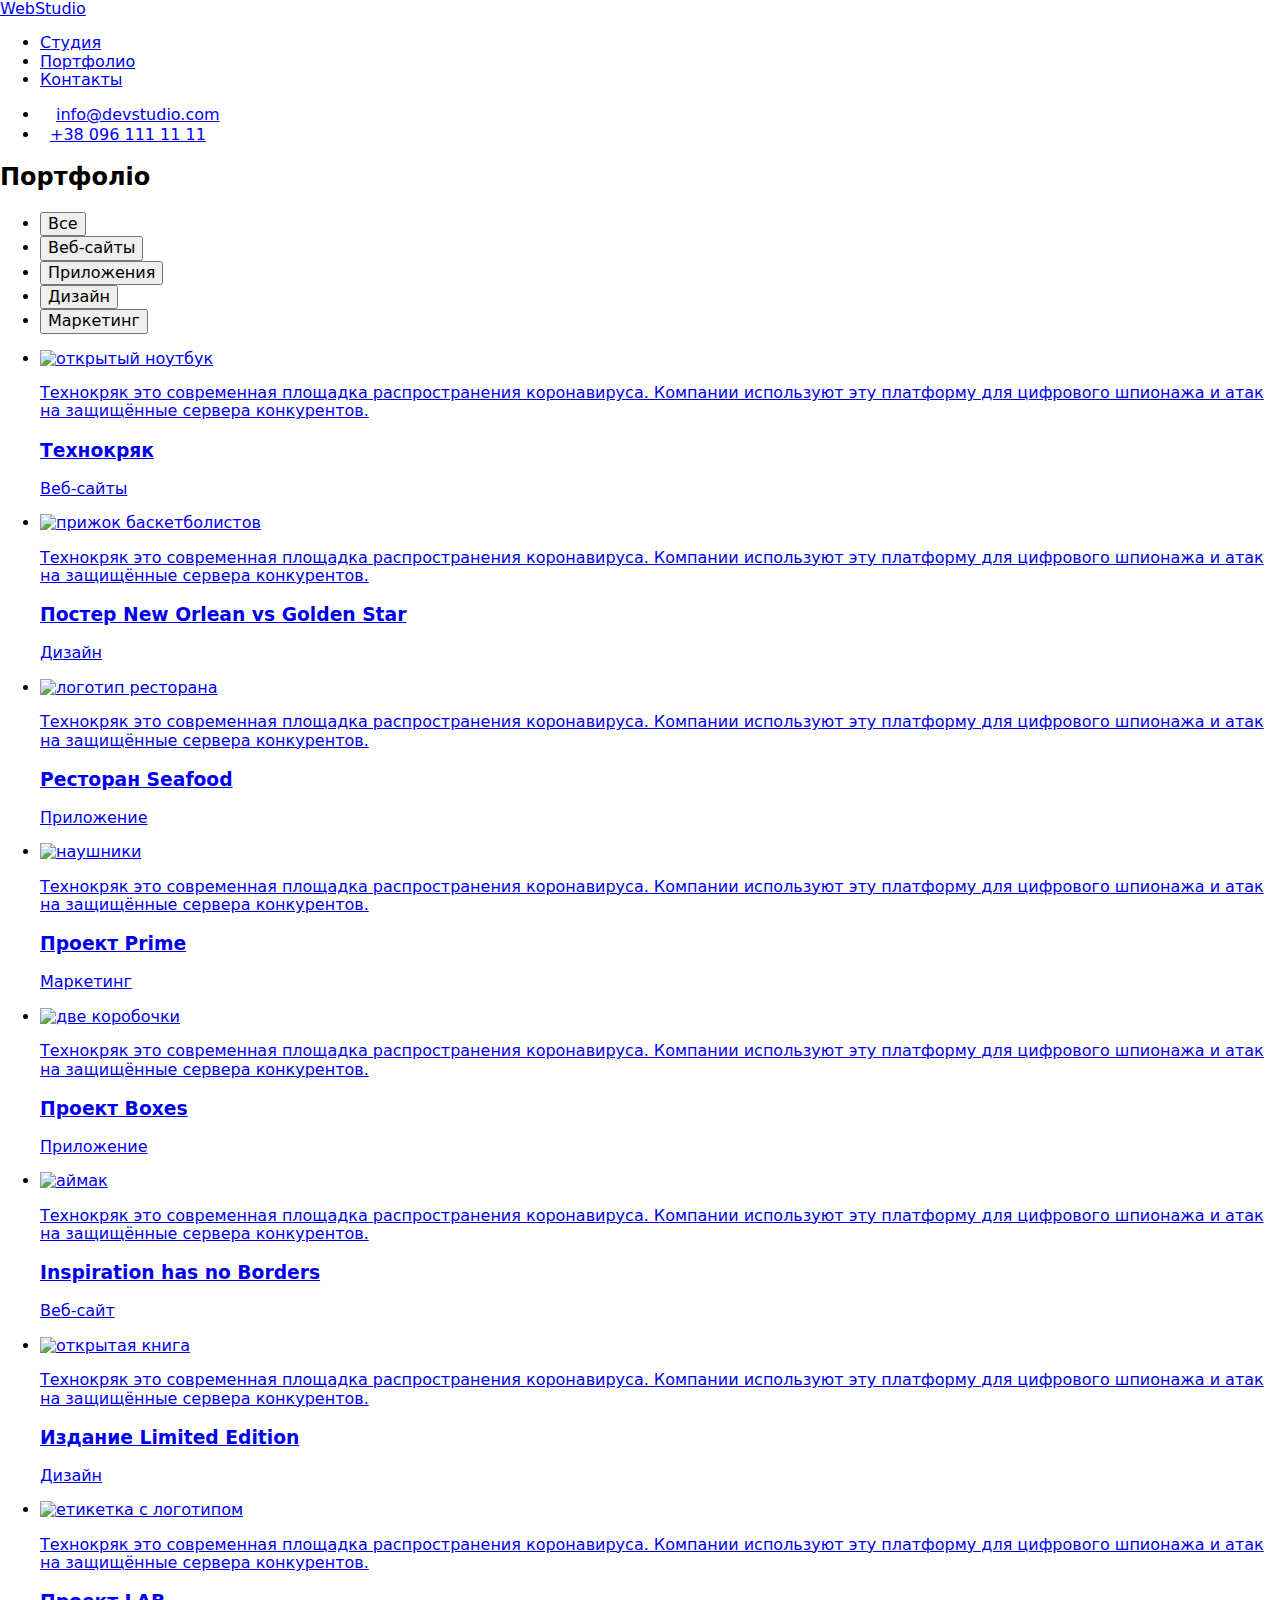
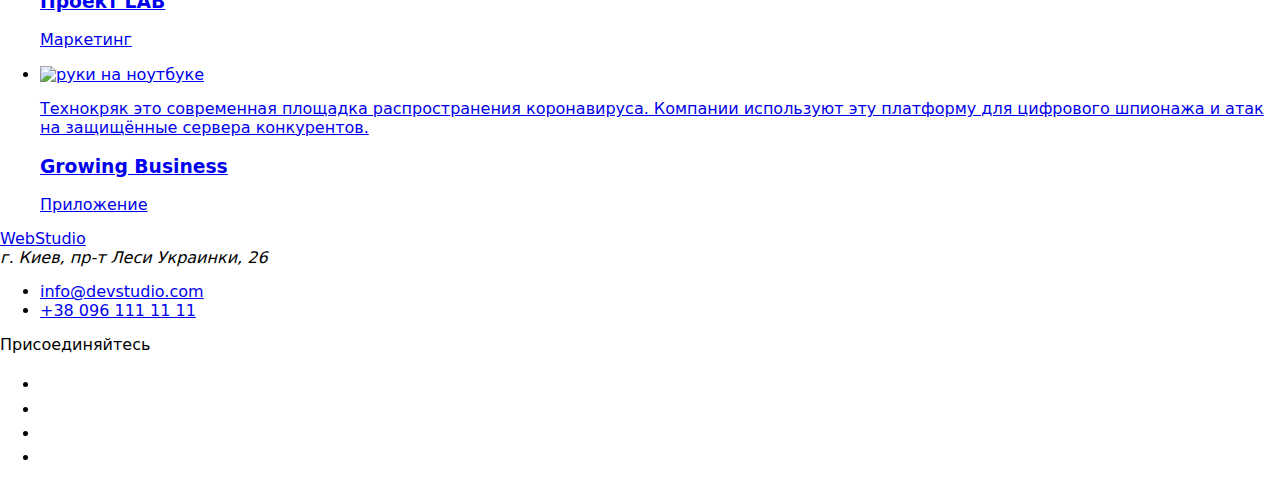
==== portfolio.html @ 609d6097 "Обновляет portfolio.html" ====
<!DOCTYPE html>
<html lang="ru">
  <head>
    <meta charset="UTF-8" />
    <meta name="viewport" content="width=device-width, initial-scale=1.0" />
    <title>WebStudio</title>
    <link rel="stylesheet" href="https://cdnjs.cloudflare.com/ajax/libs/modern-normalize/1.0.0/modern-normalize.min.css">
    <link rel="preconnect" href="https://fonts.gstatic.com"> 
    <link rel="preconnect" href="https://fonts.gstatic.com"> 
    <link href="https://fonts.googleapis.com/css2?family=Raleway:wght@700&family=Roboto:wght@400;500;700;900&display=swap" rel="stylesheet">
    <link rel="stylesheet" href="./css/styles.css">
  </head>

  <body>
    <!--Шапка сайта-->
    <header class="page-header">
      <div class="head">
        <nav class="navigation">
          <a class="logo-blue" href="./index.html">Web<span class="logo-black">Studio</span>
          </a>
            <ul class="site-nav">
              <li class="item"><a class="header-link" href="./index.html">Студия</a></li>
              <li class="item"><a class="header-link current" href="./portfolio.html">Портфолио</a></li>
              <li class="item"><a class="header-link" href="#">Контакты</a></li>
          </ul>
        </nav>

        <ul class="adrress-header">
          <li class="mail-link"><a class="adrress" href="mailto:info@example.com">
            <svg class="mail-svg" width="16px" height="12px">
              <use href="./images/symbol-defs.svg#envelope-2"></use>
            </svg>info@devstudio.com</a></li>
          <li class="mail-link"><a class="adrress" href="tel:+380991111111">
            <svg class="phone-svg" width="10" height="16">
              <use href="./images/symbol-defs.svg#smartphone"></use>
            </svg>+38 096 111 11 11</a></li>
      </ul>
      </div>
    </header>

    <main>

      <!--Кнопки-->
      <section class="portfolio">
          <h2 class="visually-hidden">Портфоліо</h2>
            <ul class="filter-item">
              <li class="filter-list">
                <button type="button" class="filter-btn">Все</button>
              </li>
              <li class="filter-list">
                <button type="button" class="filter-btn">Веб-сайты</button>
              </li>
              <li class="filter-list">
                <button type="button" class="filter-btn">Приложения</button>
              </li>
              <li class="filter-list">
                <button type="button" class="filter-btn">Дизайн</button>
              </li>
              <li class="filter-list">
                <button type="button" class="filter-btn">Маркетинг</button>
              </li>
            </ul>
        

      <!--Все предложения в портфолио-->
        <div class="joboffer">
          <ul class="offers-list">
            <li class="item">
              <a class="offers-item-link" href="#">
                <div class="master-photo">
                  <img src="./images/Laptop.jpg" alt="открытый ноутбук">
                   <div class="portfolio-overlay">
                    <p class="paragraf-text">
                      Технокряк это современная площадка распространения коронавируса.
                      Компании используют эту платформу для цифрового шпионажа и атак 
                      на защищённые сервера конкурентов. 
                    </p>
                  </div>
                </div>   
              <div class="offers-info">
                  <h3 class="offers-list">Технокряк</h3>
                  <p class="heading">Веб-сайты</p>
              </div>
            </a>
            </li>
            <li class="item">
              <a class="offers-item-link" href="#">
                <div class="master-photo">
                  <img src="./images/Bascketball.jpg" alt="прижок баскетболистов">
                    <div class="portfolio-overlay">
                      <p class="paragraf-text">
                        Технокряк это современная площадка распространения коронавируса.
                        Компании используют эту платформу для цифрового шпионажа и атак 
                        на защищённые сервера конкурентов. 
                      </p>
                  </div> 
                </div>    
              <div class="offers-info">
                <h3 class="offers-list">Постер New Orlean vs Golden Star</h3>
                <p class="heading">Дизайн</p>
            </div>
            </a>
          </li>
          <li class="item">
            <a class="offers-item-link" href="#">
              <div class="master-photo">
                <img src="./images/Fish.jpg" alt="логотип ресторана">
                  <div class="portfolio-overlay">
                    <p class="paragraf-text">
                      Технокряк это современная площадка распространения коронавируса.
                      Компании используют эту платформу для цифрового шпионажа и атак 
                      на защищённые сервера конкурентов. 
                    </p>
                  </div>
              </div>
            <div class="offers-info">
              <h3 class="offers-list">Ресторан Seafood</h3>
              <p class="heading">Приложение</p>
            </div>  
          </a>
          </li>
          <li class="item">
            <a class="offers-item-link" href="#">
            <div class="master-photo">
              <img src="./images/Headphone.jpg" alt="наушники">
                <div class="portfolio-overlay">
                  <p class="paragraf-text">
                    Технокряк это современная площадка распространения коронавируса.
                    Компании используют эту платформу для цифрового шпионажа и атак 
                    на защищённые сервера конкурентов. 
                  </p>
                </div>
            </div>
            <div class="offers-info">
              <h3 class="offers-list">Проект Prime</h3>
              <p class="heading">Маркетинг</p>
            </div>
            </a>
          </li>
          <li class="item">
            <a class="offers-item-link" href="#">
            <div class="master-photo">
              <img src="./images/Boxes.jpg" alt="две коробочки">
                <div class="portfolio-overlay">
                  <p class="paragraf-text">
                    Технокряк это современная площадка распространения коронавируса.
                    Компании используют эту платформу для цифрового шпионажа и атак 
                    на защищённые сервера конкурентов. 
                  </p>
              </div>
            </div> 
            <div class="offers-info">
              <h3 class="offers-list">Проект Boxes</h3>
              <p class="heading">Приложение</p>
            </div>
            </a>
          </li>
          <li class="item">
            <a class="offers-item-link" href="#">
              <div class="master-photo">
                <img src="./images/Monitor.jpg" alt="аймак">
                  <div class="portfolio-overlay">
                    <p class="paragraf-text">
                    Технокряк это современная площадка распространения коронавируса.
                    Компании используют эту платформу для цифрового шпионажа и атак 
                    на защищённые сервера конкурентов. 
                    </p>
                  </div>
              </div>
            <div class="offers-info">
              <h3 class="offers-list">Inspiration has no Borders</h3>
              <p class="heading">Веб-сайт</p>
            </div>  
          </a>
          </li>
          <li class="item">
            <a class="offers-item-link" href="#">
              <div class="master-photo">
                <img src="./images/Book.jpg" alt="открытая книга">
                  <div class="portfolio-overlay">
                    <p class="paragraf-text">
                      Технокряк это современная площадка распространения коронавируса.
                      Компании используют эту платформу для цифрового шпионажа и атак 
                      на защищённые сервера конкурентов. 
                    </p>
                  </div>
              </div>
            <div class="offers-info"> 
              <h3 class="offers-list">Издание Limited Edition</h3>
              <p class="heading">Дизайн</p>
            </div>  
          </a>
          </li>
          <li class="item">
            <a class="offers-item-link" href="#">
              <div class="master-photo">
                <img src="./images/Label.jpg" alt="етикетка с логотипом">
                  <div class="portfolio-overlay">
                    <p class="paragraf-text">
                      Технокряк это современная площадка распространения коронавируса.
                      Компании используют эту платформу для цифрового шпионажа и атак 
                      на защищённые сервера конкурентов. 
                    </p>
                  </div>
              </div>
            <div class="offers-info">
              <h3 class="offers-list">Проект LAB</h3>
              <p class="heading">Маркетинг</p>
            </div>
            </a>
          </li>
          <li class="item">
            <a class="offers-item-link" href="#">
              <div class="master-photo">
                <img src="./images/LaptopHands.jpg" alt="руки на ноутбуке">
                  <div class="portfolio-overlay">
                    <p class="paragraf-text">
                      Технокряк это современная площадка распространения коронавируса.
                      Компании используют эту платформу для цифрового шпионажа и атак 
                      на защищённые сервера конкурентов. 
                    </p> 
                </div>
              </div> 
            <div class="offers-info">
              <h3 class="offers-list">Growing Business</h3>
              <p class="heading">Приложение</p>
            </div>  
          </a>
          </li>
        </ul>
      </div>
      </section>
    </main>

    <!--Футер-->
    <footer class="footer">
      <div class="container position">
        <div>
            <a href="./index.html" class="logo-blue">Web<span class="logo-white">Studio</span></a>
            <address class="adrress-post">
              г. Киев, пр-т Леси Украинки, 26
              </address>
            <ul class="adrress-footer">
              <li class="adrress-item">
                <a href="mailto:info@example.com" class="adrress">info@devstudio.com</a>
              </li>
              <li>
                <a href="tel:+380991111111" class="adrress">+38 096 111 11 11</a>
              </li>
            </ul>
        </div>
        <div class="socials-footer">
          <p class="footer-apendix">Присоединяйтесь</p>
          <ul class="socials-link svg-list">
            <li class="roster"><a class="master-social" href="https://www.instagram.com">
              <svg class="icon-social" width="20px" height="20px"><use href="./images/symbol-defs.svg#instagram"></use>
              </svg>
            </a>
            </li>
            <li class="roster"><a class="master-social" href="https://twitter.com">
              <svg class="icon-social" width="20px" height="20px"><use href="./images/symbol-defs.svg#twitter"></use>
              </svg>
            </a>
          </li>
            <li class="roster"><a class="master-social" href="https://www.facebook.com">
              <svg class="icon-social" width="20px" height="20px"><use href="./images/symbol-defs.svg#facebook"></use>
              </svg>
            </a>
          </li>
            <li class="roster"><a class="master-social" href="https://www.linkedin.com">
              <svg class="icon-social" width="20px" height="20px"><use href="./images/symbol-defs.svg#linkedin"></use>
              </svg>
            </a>
          </li>
          </ul>
        </div>
      </div>
      
    </footer>
  </body>
</html>
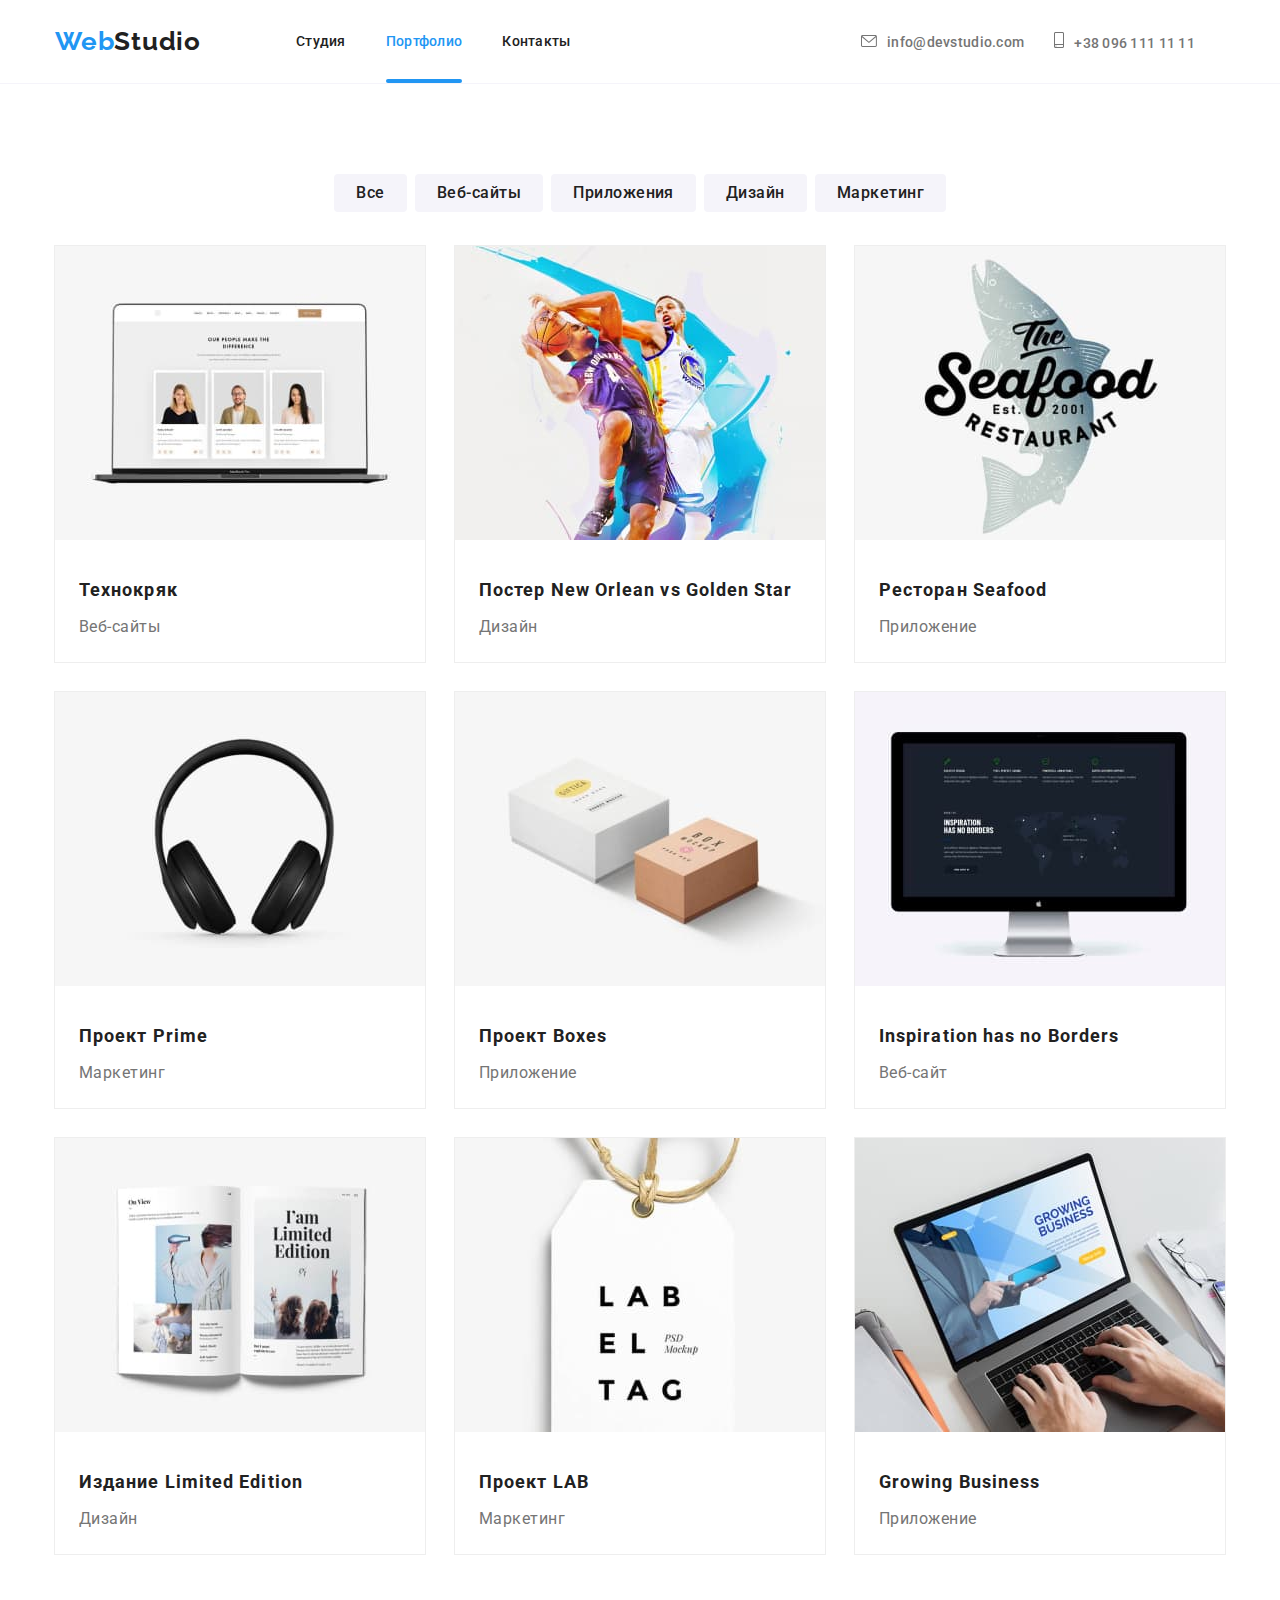
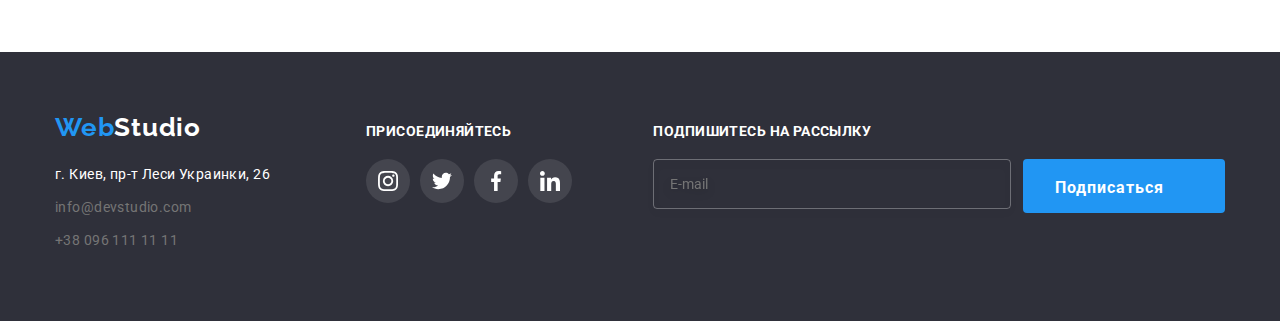
==== commit bbb9fa95: "Обновляет portfolio.html" ====
--- a/portfolio.html
+++ b/portfolio.html
@@ -274,6 +274,21 @@
           </li>
           </ul>
         </div>
+
+         <!--Блок підпишись-->
+
+  <div class="subscribe-container">     
+    <form>
+      <label class="subscribe-lable" for="subscribe-input">Подпишитесь на рассылку</label>
+      <div class="subscribe-form">
+      <input class="subscribe-input" type="email" name="subscribe-email" id="subscribe-input" placeholder="E-mail" required/>
+      <button class="subscribe-button" type="submit">Подписаться
+        <span class="subscribe-icon"><svg width="24px" height="24px"><use href="./images/symbol-defs.svg#icon-send"></use></svg></span>
+      </button>
+    </div> 
+    </form>
+  </div>
+  
       </div>
       
     </footer>
--- a/css/styles.css
+++ b/css/styles.css
@@ -0,0 +1,1006 @@
+:root {
+    --primary-text-color: #757575;
+    --title-text-color:  #212121;
+    --accent-color: #2196F3;
+    --accent-color-card: rgba(33, 150, 243, 0.9);
+    --hero-text-color: #FFFFFF;
+    --transparent-color: rgba(255, 255, 255, 0.6);
+    --icon-main-color:  #AFB1B8;
+
+    --background-main-color: #E5E5E5; 
+    --background-secondary-color: #F5F4FA;
+    --background-hero-color: #C4C4C4;
+    --background-hero-footer-color: #2F303A;
+    --background-head-color: #FFFFFF;
+
+    --animation-duration: 250ms;
+    --animation-type: cubic-bezier(0.4, 0, 0.2, 1);
+}          
+        /* цвет основного текста (светло-серый)  #757575; */
+        /* цвет вторичного текста (заголовки, ближе к черному) #212121; */
+        /* цвет акцента #2196F3; */
+        /* цвет текста героя и почтового адреса (белый) #FFFFFF; */
+        /* цвет прозрачный (адрес) rgba(255, 255, 255, 0.6); */
+
+        /* цвет фона основной (белее) #E5E5E5; */
+        /* цвет фона вторичный (серее) #F5F4FA; */
+        /* цвет фона героя и футера #2F303A */
+        /* цвет фона в хедере (белый) #FFFFFF */
+
+body {
+    padding-top: 80px;
+
+    font-family: 'Roboto', sans-serif;
+
+    color: var(--primary-text-color);
+}
+
+h1, 
+h2, 
+h3 {
+    font-family: 'Roboto', sans-serif;
+    font-weight: 900;
+}
+
+main {
+    background-color: var(--background-main-color--);
+}
+
+a {
+    text-decoration: none;
+}
+
+li {
+    list-style: none;
+}
+
+h1, 
+h2,
+h3,
+ul,
+p {
+    margin-top: 0;
+    margin-bottom: 0;
+    padding-left: 0;
+}
+
+/* Common */
+
+.container {
+    display: inline-flex;
+    align-items: center;
+
+    width: 1200px;
+    padding: 0 15px;
+	margin: 0 auto;
+}
+
+
+/* Header */
+
+.page-header {
+    position: fixed;
+    width: 100%;
+    top: 0;
+    left: 0;
+    z-index: 1;
+    
+    border-bottom: 1px solid var(--background-secondary-color);
+
+    background-color: var(--background-head-color);
+}
+
+.head {
+    display: flex;
+    align-items: center;
+
+    width: 1200px;
+    padding: 0 15px;
+    margin: 0 auto;
+}
+
+.mail-svg,
+.phone-svg {
+    margin-right: 10px;
+}
+
+.adrress:focus {
+    fill: var(--accent-color)
+}
+    
+/* Logo */
+
+.logo-blue {
+    margin-right: 95px;
+
+    font-family: Raleway;
+    font-weight: 700;
+    font-size: 26px;
+    line-height: 31px;
+    letter-spacing: 0.03em;
+
+    color: var(--accent-color);
+}
+.logo-black {
+    color: var(--title-text-color);
+}
+.logo-white {
+    color: var(--hero-text-color);
+}
+
+/* Site-nav */
+
+.navigation {
+    display: flex;
+    align-items: center;
+}
+
+.site-nav {
+    display: flex;
+    align-items: center;
+}
+
+.site-nav > .item:not(:last-child) {
+    margin-right: 40px;
+}
+
+.site-nav .header-link {
+    display: inline;
+    padding-top: 32px;
+    padding-bottom: 32px;
+
+    font-weight: 500;
+    font-size: 14px;
+    line-height: 1.14px;
+    letter-spacing: 0.02em;
+
+    color: var(--title-text-color);
+}
+
+.site-nav .header-link:hover,
+.site-nav .header-link:focus{
+    color: var(--accent-color);
+}
+
+.site-nav .header-link.current {
+    color: var(--accent-color);
+}
+
+/* Оформлення підкреслення в хедері */
+
+.header-link{
+    position: relative;
+    display: block;
+    transition: color var(--animation-duration) var(--animation-type);
+}
+
+.header-link::after {
+    content: '';
+
+    position: absolute;
+    bottom: -2px;
+    left: 0;
+
+    display: block;
+    width: 100%;
+    height: 4px;
+
+    border-radius: 2px;
+    background-color: var(--accent-color);
+    opacity: 0;
+
+    transition: opacity var(--animation-duration) var(--animation-type);
+}
+.current.header-link:after,
+.header-link:hover:after {
+    opacity: 1;
+}
+
+/* Adrress effect */
+
+.adrress-header {
+
+    display: flex;
+    align-items: center;
+    margin-left: auto;
+}
+
+.adrress{
+    position: relative;
+    display: block;
+    transition: color var(--animation-duration) var(--animation-type);
+}
+
+.adrress::after {
+    content: '';
+    opacity: 0;
+    transition: opacity var(--animation-duration) var(--animation-type);
+}
+
+.adrress:hover:after {
+    opacity: 1;
+}
+
+.adrress-header .adrress,
+.adrress-footer .adrress {
+    fill: var(--primary-text-color);
+    color: var(--primary-text-color);
+}
+
+.adrress-header .adrress {
+    display: inline-block;
+    padding: 32px 0;
+    
+    font-family: Roboto;
+    font-weight: 500;
+    font-size: 14px;
+    line-height: 16px;
+    letter-spacing: 0.02em;
+}
+
+.adrress-header .adrress:hover,
+.adrress-header .adrress:focus,
+.adrress-footer .adrress:hover,
+.adrress-footer .adrress:focus{
+    color: var(--accent-color);
+    fill: currentColor;
+}
+
+.mail-link {
+    margin-left: auto;
+    margin-right: 30px;
+}
+
+.adrress-post {
+    margin-top: 20px;
+    margin-bottom: 9px;
+
+    font-style: normal;
+    font-weight: 400;
+    font-size: 14px;
+    line-height: 1.71;
+    letter-spacing: 0.03em;
+
+    color: var(--hero-text-color);
+}
+
+.adrress-footer {
+    margin-bottom: 9px;
+
+    font-style: normal;
+    font-weight: 400;
+    font-size: 14px;
+    line-height: 1.71;
+    letter-spacing: 0.03em;
+}
+
+/* Hero */
+
+.hero {
+    padding: 0;
+    margin: 0 auto;
+    text-align: center;
+
+    background-color: var(--background-hero-color);
+}
+
+/* Ставить картинку на героя */
+
+.overlay {
+    max-width: 1600px;
+    height: 600px;
+    padding-top: 200px;
+    padding-bottom: 200px;
+    background-image: linear-gradient(
+        to right,
+        rgba(47, 48, 58, 0.4), 
+        rgba(47, 48, 58, 0.4)
+        ), url(../images/hero-image.jpg);
+    background-size: cover;
+    background-position: center;
+    background-repeat: no-repeat;
+    margin: 0 auto;
+}
+
+.hero-title {
+    margin: 0 auto 30px;
+    
+    font-size: 44px;
+    line-height: 1.36;
+    letter-spacing: 0.06em;
+    text-transform: uppercase;
+
+    color: var(--hero-text-color);
+}
+
+.heading-container {
+    width: 696px;
+    height: 120px;
+    margin: 0 auto;
+}
+
+/* Button */
+
+.button {
+    padding: 10px 32px;
+    min-width: 200px;
+    align-items: baseline;
+    text-align: center; 
+    
+    font-weight: 700;
+    font-size: 16px;
+    line-height: 1.87;
+    
+    letter-spacing: 0.06em;
+    cursor: pointer;
+    border-radius: 4px;
+    border: none;
+    color: var(--hero-text-color); 
+    background-color: var(--accent-color);
+
+    transition-timing-function: var(--animation-type); 
+    transition: background-color var(--animation-duration) var(--animation-type);
+}
+
+.button:hover,
+.button:focus {
+    box-shadow: 0px 4px 4px rgba(0, 0, 0, 0.15);
+}
+
+/* Section*/
+
+.visually-hidden {
+    position: absolute;
+    width: 1px;
+    height: 1px;
+    margin: -1px;
+    border: 0;
+    padding: 0;
+    
+    white-space: nowrap;
+    clip-path: inset(100%);
+    clip: rect(0 0 0 0);
+    overflow: hidden;
+  }
+
+.employment-title {
+    margin-bottom: 50px;
+    display: block;
+
+    font-weight: 700;
+    font-size: 36px;
+    line-height: 1.16;
+    text-align: center;
+    letter-spacing: 0.03em;
+
+    color: var(--title-text-color);
+}
+
+.title-description {
+    font-weight: 400;
+    font-size: 14px;
+    line-height: 1.71;
+    letter-spacing: 0.03em;
+}
+
+/* Feature-list */
+
+.section {
+    padding-top: 94px;
+    padding-bottom: 94px;
+} 
+.feature-list {
+    display: flex;
+}
+
+.feature-svg {
+    display: flex;
+    justify-content: center;
+    margin-bottom: 30px;
+    padding: 25px 0px;
+    background-color: var(--background-secondary-color);
+    border-radius: 4px;
+}
+
+.item-svg {
+  
+    width: 70px;
+    height: 70px;
+}
+.feature-benefits:not(:nth-child(4n)) {
+    margin-right: 30px;
+}
+
+.feature-benefits {
+    width: calc((1170px - 90px) / 4);
+}
+
+.icon-benefits {
+    display: flex;
+    justify-content: center;
+    align-items: center;
+    
+    background-color: var(--background-secondary-color);
+}
+
+.feature-list .title {
+    margin-bottom: 10px;
+
+    font-weight: 700;
+    font-size: 14px;
+    line-height: 1.14;
+    letter-spacing: 0.03em;
+    text-transform: uppercase;
+
+    color: var(--title-text-color);
+}
+
+.feature-list-description {
+    
+    font-weight: 400;
+    font-size: 14px;
+    line-height: 24px;
+    letter-spacing: 0.03em;
+}
+
+/* Employment */
+
+.employment-section {
+    padding-top: 0;
+    padding-bottom: 94px;
+}
+
+.container {
+    display: block;
+}
+
+.team-heading {
+    display: block;
+    margin-bottom: 50px;
+
+    font-weight: 700;
+    font-size: 36px;
+    line-height: 1.16;
+    text-align: center;
+    letter-spacing: 0.03em;
+
+    color: var(--title-text-color);
+}
+
+.employment {
+    
+    display: flex;
+    justify-content: space-between;
+}
+
+.employment .item {
+    position: relative;
+    width: 370px;
+}
+
+.employment-overlay::before {
+    position: absolute;
+}
+
+.employment-overlay {
+    position: absolute;
+    bottom: 0;
+    width: 100%;
+    height: 70px;
+    display: flex;
+    align-items: center;
+    justify-content: center;
+    color: var(--hero-text-color);
+    background: rgba(47, 48, 58, 0.8);
+}
+
+.employment-text {
+    font-family: Roboto;
+    font-style: normal;
+    font-weight: bold;
+    font-size: 14px;
+    line-height: 16px;
+    text-align: center;
+    letter-spacing: 0.03em;
+    text-transform: uppercase;
+}
+
+.product-overlay {
+    position: relative;
+    display: flex;
+}
+
+/* Our-team */
+
+.team-section {
+    background-color: var(--background-secondary-color);
+}
+
+
+.team-list {
+    display: flex;
+    justify-content: space-between;
+    border-radius: 0px;
+}
+
+.social .distance:not(:last-child) {
+    margin-right: 10px;
+}
+
+.team-card {
+    height: 428px;
+    border-radius: 0px 0px 4px 4px;
+    box-shadow: 
+    0px 1px 3px rgba(0, 0, 0, 0.12), 
+    0px 1px 1px rgba(0, 0, 0, 0.14), 
+    0px 2px 1px rgba(0, 0, 0, 0.2);
+    background-color: #ffffff;
+    }
+
+.card-face {
+    margin-bottom: 30px;
+}
+
+.team-list .person {
+    margin-bottom: 10px;
+
+    font-weight: 500;
+    font-size: 16px;
+    line-height: 1.19;
+    text-align: center;
+    letter-spacing: 0.03em;
+
+    color: var(--title-text-color);
+}
+
+.duties {
+    margin-bottom: 10px;
+    font-weight: normal;
+    font-size: 16px;
+    line-height: 1.19;
+    text-align: center;
+    letter-spacing: 0.03em;
+}
+
+.social {
+    display: flex;
+    justify-content: center;
+}
+.master-icon:focus,
+.master-icon:hover {
+    background-color: var(--accent-color);
+    color: var(--hero-text-color);
+}
+
+.master-icon {
+    display: inline-flex;
+    justify-content: center;
+    align-items: center;
+    width: 44px;
+    height: 44px;
+    border-radius: 50%;
+
+    background-color: #FFFFFF;
+    color: var(--icon-main-color);
+
+    transition: background-color var(--animation-duration) var(--animation-type)
+}
+
+.icon-social {
+    fill: currentColor;
+}
+.position{
+    display: flex;
+    align-items: baseline;
+}
+
+/* Постоянные клиенты */
+
+.client-heading {
+    display: block;
+    margin-top: 94px;
+    margin-bottom: 50px;
+
+    font-weight: 700;
+    font-size: 36px;
+    line-height: 1.16;
+    text-align: center;
+    letter-spacing: 0.03em;
+
+    color: var(--title-text-color);
+}
+
+.client-icon {
+    display: flex;
+    justify-content: space-around;
+    padding-bottom: 94px;
+    
+}
+
+.list {
+    list-style: none;
+    padding-left: 0;
+    padding-right: 0;
+    margin-top: 0;
+    margin-bottom: 0;
+}
+
+.client-container {
+    width: 170px;
+    height: 90px;
+    margin-right: 30px;
+}
+.client-link:focus,
+.client-link:hover {
+    fill: var(--accent-color);
+    border: 1px solid var(--accent-color);
+}
+
+.client-link {
+    display: inline-flex;
+    justify-content: center;
+    align-items: center;
+    width: 100%;
+    height: 100%;
+    border: 1px solid #afb1b8;
+    border-radius: 4px;
+    fill: var(--icon-main-color);
+    
+
+    transition-property: var(--accent-color);
+
+    transition-timing-function: var(--animation-type);
+}
+
+/* Футер */
+
+.footer-apendix {
+    margin-bottom: 20px;
+}
+
+.footer {
+    padding-top: 60px;
+    padding-bottom: 60px;
+    background-color: var(--background-hero-footer-color);
+}
+
+.adrress-footer .adrress-item:not(:last-child) {
+    margin-bottom: 9px;
+    
+}
+
+.socials-footer {
+    display: block;
+    margin-left: 70px;
+    align-items: center;
+    font-style: normal;
+    font-weight: 700;
+    font-size: 14px;
+    line-height: 16px;
+    letter-spacing: 0.03em;
+    text-transform: uppercase;
+
+    color: var(--hero-text-color);
+}
+
+.master-social:hover,
+.master-social:focus {
+    background-color: var(--accent-color);
+    color: var(--hero-text-color);
+}
+
+.socials-link {
+    display: inline-flex;
+    justify-content: center;
+}
+
+.socials-link .roster:not(:last-child) {
+    margin-right: 10px;
+}
+
+.master-social {
+    display: inline-flex;
+    justify-content: center;
+    align-items: center;
+    width: 44px;
+    height: 44px;
+    border-radius: 50%;
+
+    background-color: rgba(255, 255, 255, 0.1);
+    color: var(--hero-text-color);
+
+    transition: background-color var(--animation-duration) var(--animation-type)
+}
+
+                /* Стили для portfolio.html */
+
+/* Butoons */
+
+.portfolio {
+    padding-top: 94px;
+    padding-bottom: 94px;
+}
+
+.filter-item {
+	display: flex;
+	justify-content: center;
+    margin-bottom: 34px;
+}
+
+.filter-list:not(:last-child) {
+    margin-right: 8px;
+}
+
+.filter-btn{
+    padding: 6px 22px;
+
+    align-items: baseline;
+
+    cursor: pointer;
+    border-style: none;
+    border-radius: 4px;
+    min-width: 73px;
+
+    font-weight: 500;
+    font-size: 16px;
+    line-height: 1.62;
+    text-align: center;
+    letter-spacing: 0.03em;
+
+    color: var(--title-text-color);
+    background-color: var(--background-secondary-color);
+
+    transition-property: background-color;
+    transition-duration: var(--animation-duration); 
+    transition-timing-function: var(--animation-type);
+}
+
+.filter-btn:hover,
+.filter-btn:focus{
+    color: var(--hero-text-color);
+    background-color: var(--accent-color-card);
+    box-shadow: 0px 3px 1px rgba(0, 0, 0, 0.1),
+                0px 1px 2px rgba(0, 0, 0, 0.08), 
+                0px 2px 2px rgba(0, 0, 0, 0.12);
+}
+
+                /* All offers */
+ 
+.joboffer {   
+    width: 1200px;
+    padding: 0 15px;
+    margin: 0 auto;
+}
+
+.offers-list { 
+    display: flex;
+    flex-wrap: wrap;
+
+    margin-bottom: 4px;
+
+    font-weight: 700;
+    font-size: 18px;
+    line-height: 2;
+    letter-spacing: 0.06em;
+
+    color: var(--title-text-color);
+} 
+
+/* Оверлей та анімація для карток */
+
+.master-photo {
+    display: inline-block;
+    position: relative;
+    overflow: hidden;
+}
+
+.portfolio-overlay {
+    position: absolute;
+    width: 100%;
+    height: 100%;
+    left: 0;
+    top: 0;
+
+    background-color:var(--accent-color-card);
+
+    transition: transform var(--animation-duration) var(--animation-type);
+
+    transform: translateY(100%);
+}
+
+.item:hover .portfolio-overlay {
+    transform: translateY(0);
+}
+
+.offers-item-link:focus .portfolio-overlay {
+    transform: translateY(0);
+}
+
+.offers-list .item {
+    width: 370px;
+
+    outline: 1px solid #eeeeee;
+    margin-right: 30px;
+    margin-bottom: 30px;
+
+    background-color: #fff;
+}
+
+.offers-list .item:nth-child(3n) {
+    margin-right: 0;
+}
+
+.offers-list .item:nth-last-child(-n +3) {
+    margin-bottom: 0;
+}
+.offers-list a,
+.offers-list img {
+    display: block;
+}
+
+.heading {
+    font-weight: 400;
+    font-size: 16px;
+    line-height: 1.87;
+    letter-spacing: 0.03em;
+
+    color: var(--primary-text-color);
+}    
+.offers-item-link:focus,
+.offers-item-link:hover {
+    box-shadow: 0px 1px 1px rgba(0, 0, 0, 0.12), 
+                0px 4px 4px rgba(0, 0, 0, 0.06), 
+                1px 4px 6px rgba(0, 0, 0, 0.16);
+}
+
+.offers-item-link .offers-info {
+    padding: 20px 24px;
+}
+
+/* Card text */
+
+.paragraf-text {
+    position: absolute;
+    
+    display: flex;
+
+    color: var(--hero-text-color);
+    width: 322px;
+    height: 168px;
+    top: 63px;
+    right: 24px;
+    bottom: 63px;
+    left: 24px;
+
+    font-weight: normal;
+    font-size: 18px;
+    line-height: 1.56;
+    letter-spacing: 0.03em;
+}
+
+.master-photo:hover .paragraf-text,
+.master-photo:focus .paragraf-text {
+    opacity: 1;
+}
+
+/* Бекдроп для Студії */
+
+.backdrop {
+    position: fixed;
+    top: 0;
+    left: 0;
+    width: 100%;
+    height: 100%;
+    background-color: rgba(0, 0, 0, 0.2);
+}
+
+.backdrop.is-hidden {
+    opacity: 0;
+    pointer-events: none;
+}
+
+.modal {
+    position: absolute;
+    top: 50%;
+    left: 50%;
+    transform: translate(-50%, -50%);
+
+    min-height: 580px;
+    min-width: 530px;
+    background-color: var(--background-head-color);
+}
+
+.modal-close-buttom {
+    position: absolute;
+
+    top: 8px;
+    right: 8px;
+    height: 30px;
+    width: 30px;
+
+    border-radius: 50%;
+    border: 1px solid rgba(0, 0, 0, 0.1);
+    background-color: var(--background-head-color);
+    
+    display: flex;
+    justify-content: center;
+    align-items: center;
+}
+
+.icon-modal-close {
+    fill: currentColor;
+}
+
+/* Блок для підпишись */
+
+.subscribe-container {
+    position: relative;
+    display: block;
+    margin-left: auto;
+    align-items: center;
+
+    font-style: normal;
+    font-weight: 700;
+    font-size: 14px;
+    line-height: 16px;
+    letter-spacing: 0.03em;
+    text-transform: uppercase;
+
+    color: var(--hero-text-color);
+}
+.form {
+    display: inline-block;
+}
+
+.subscribe-lable {
+    margin-bottom: 20px;
+    display: inline-block;
+    font-weight: bold;
+    font-size: 14px;
+    line-height: 16px;
+    letter-spacing: 0.03em;
+    text-transform: uppercase;
+
+    color: var(--hero-text-color);
+}
+
+.subscribe-form {
+    display: flex;
+}
+
+.subscribe-input {
+    width: 358px;
+    height: 50px;
+    border: 1px solid rgba(255, 255, 255, 0.3);
+    box-sizing: border-box;
+    filter: drop-shadow(0px 4px 4px rgba(0, 0, 0, 0.15));
+    border-radius: 4px;
+    background-color: transparent;
+    padding-left: 16px;
+    transition: background-color var(--animation-duration) var(--animation-type);
+    transition-property: border;
+}
+
+.subscribe-button {
+    padding: 10px 32px;
+    min-width: 200px;
+    align-items: baseline;       
+    text-align: center; 
+
+    margin-left: 12px;
+
+    font-weight: 700;
+    font-size: 16px;
+    line-height: 1.87;
+        
+    letter-spacing: 0.06em;
+    cursor: pointer;
+    border-radius: 4px;
+    border: none;
+    color: var(--hero-text-color); 
+    background-color: var(--accent-color);
+    
+    transition-timing-function: var(--animation-type); 
+    transition: background-color var(--animation-duration) var(--animation-type);
+    }
+
